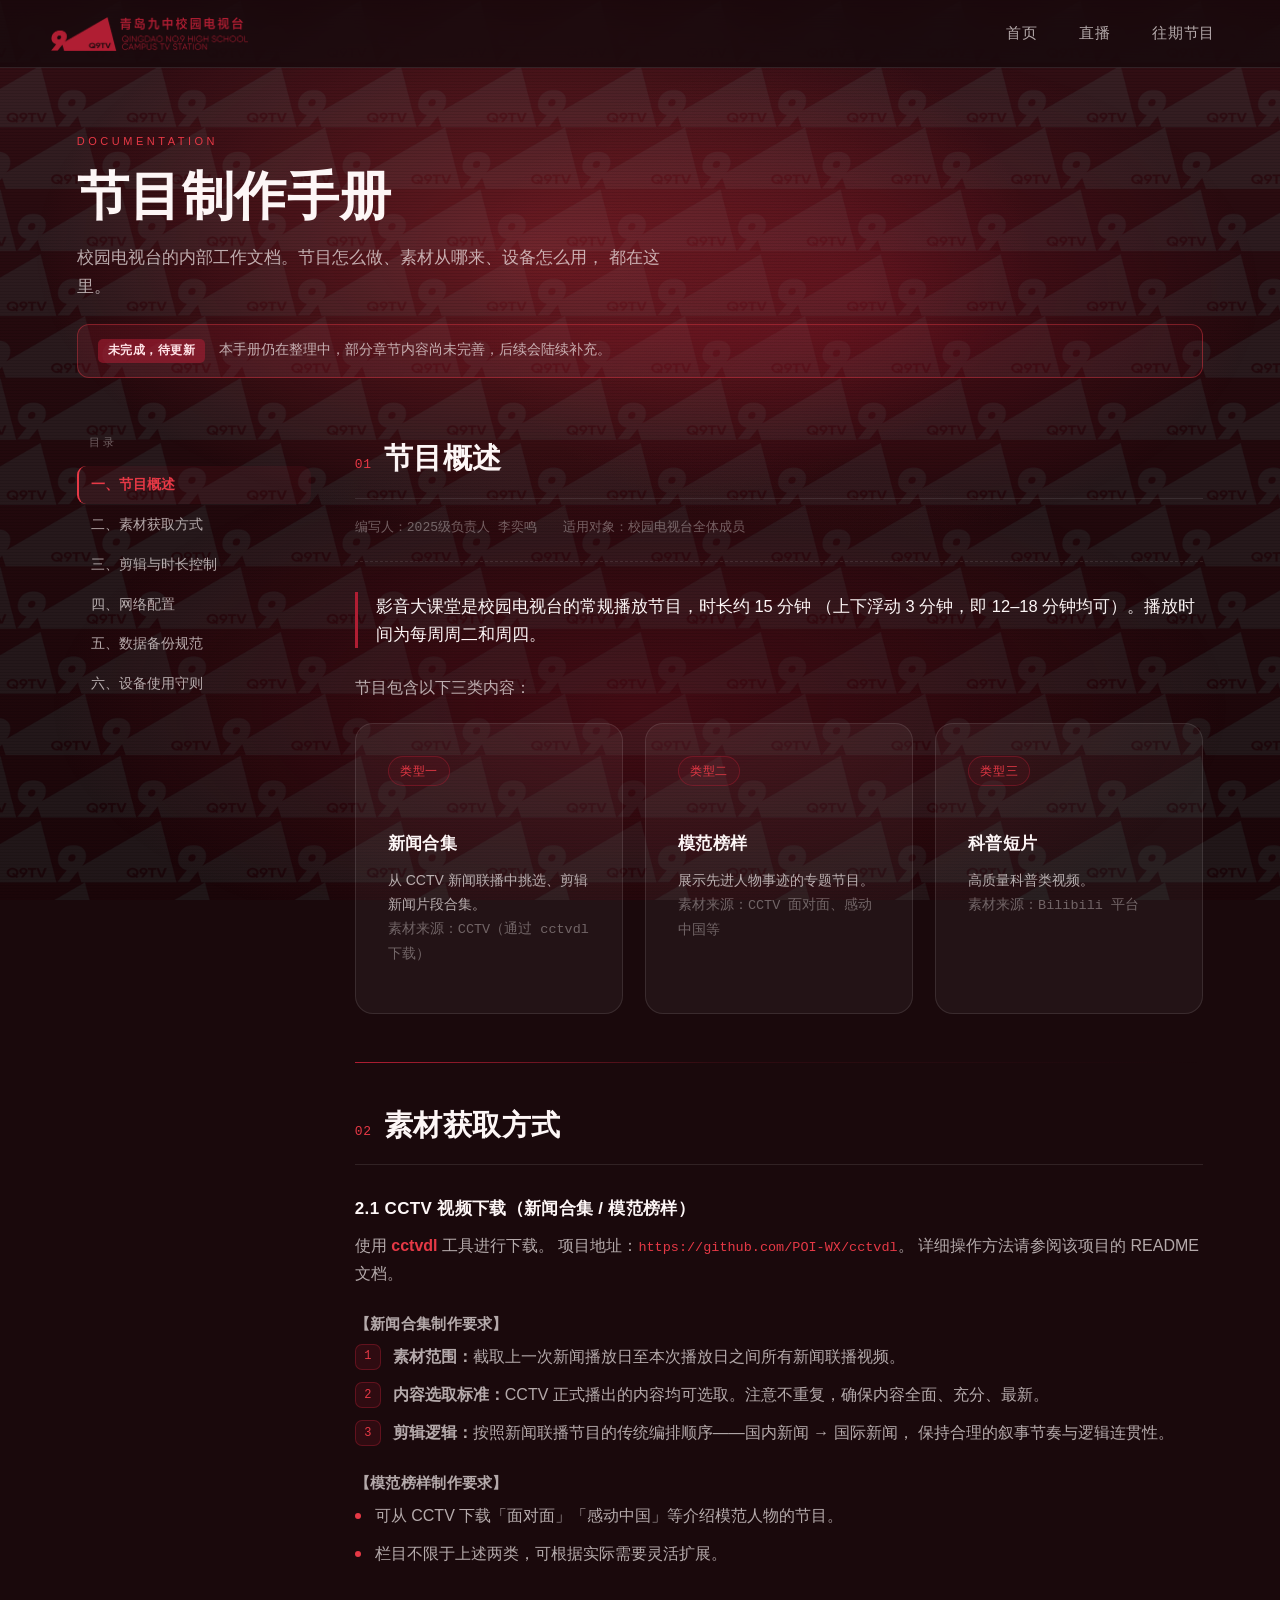
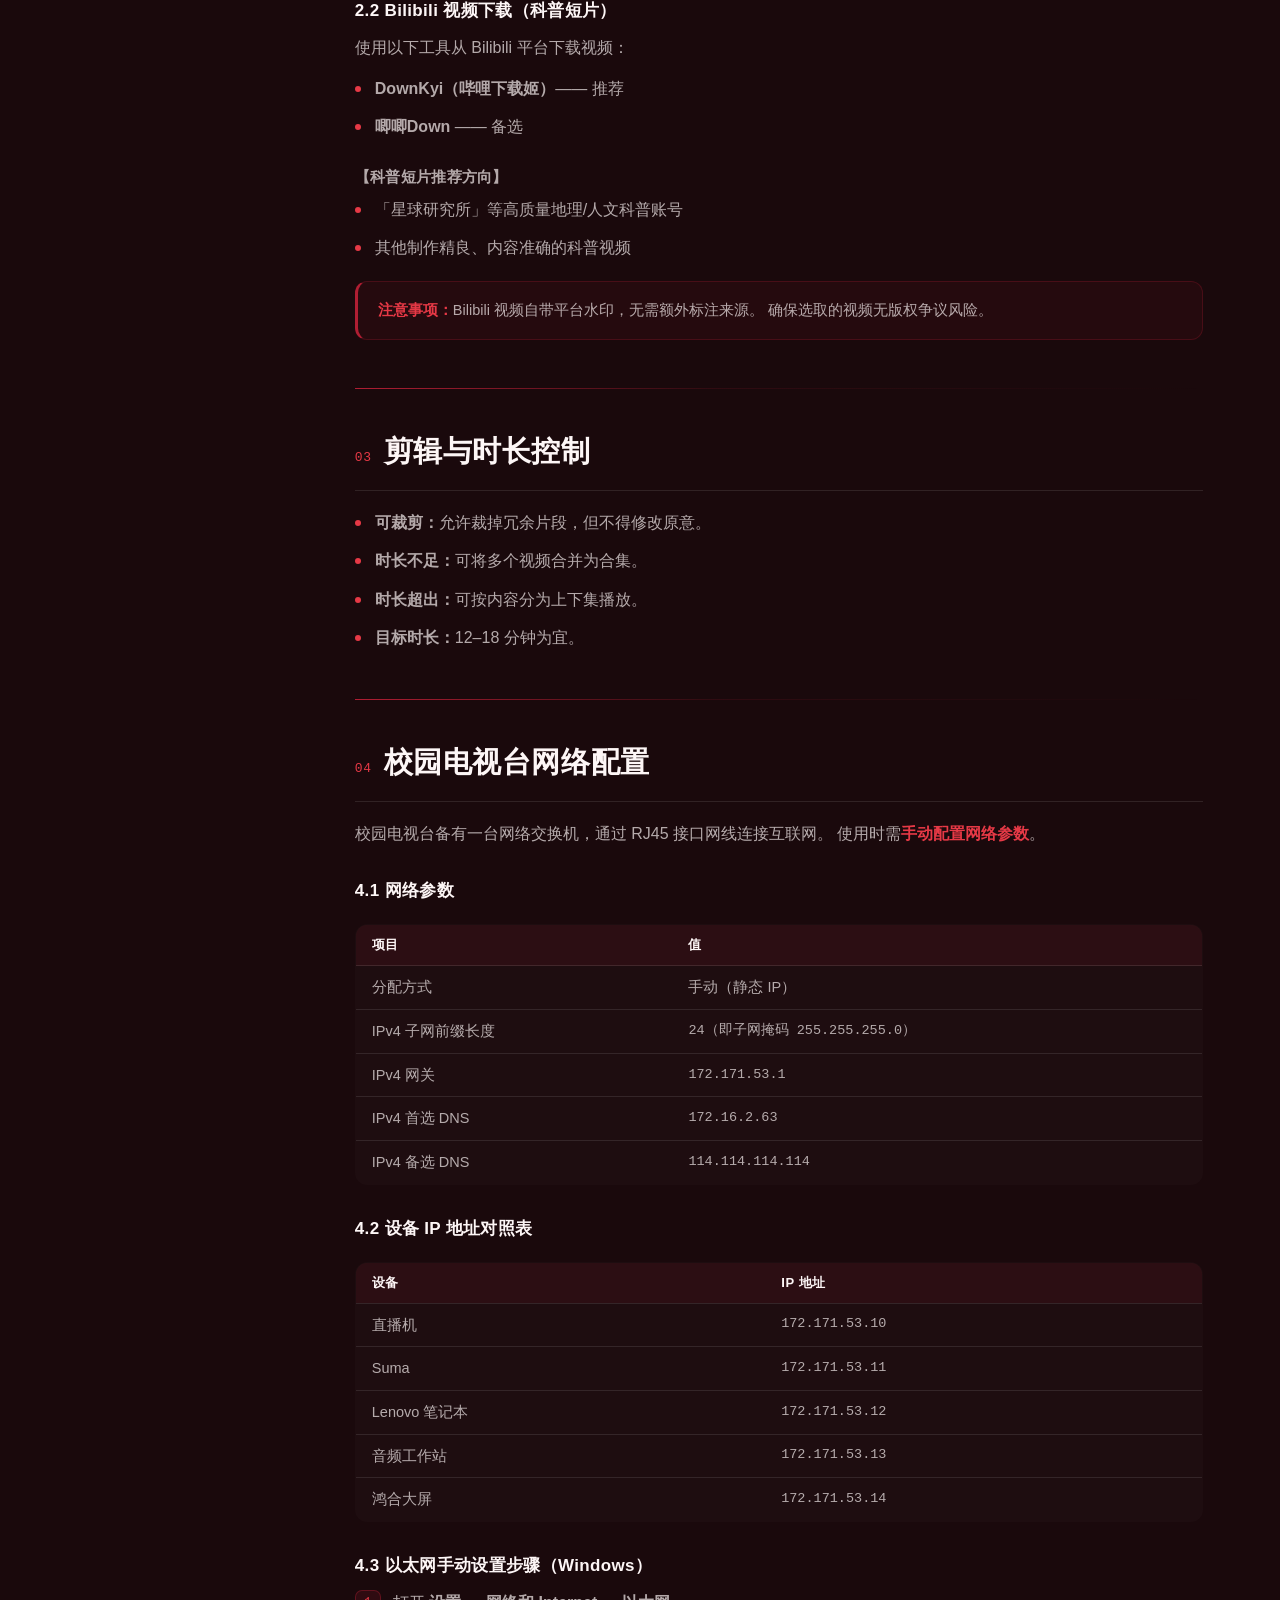
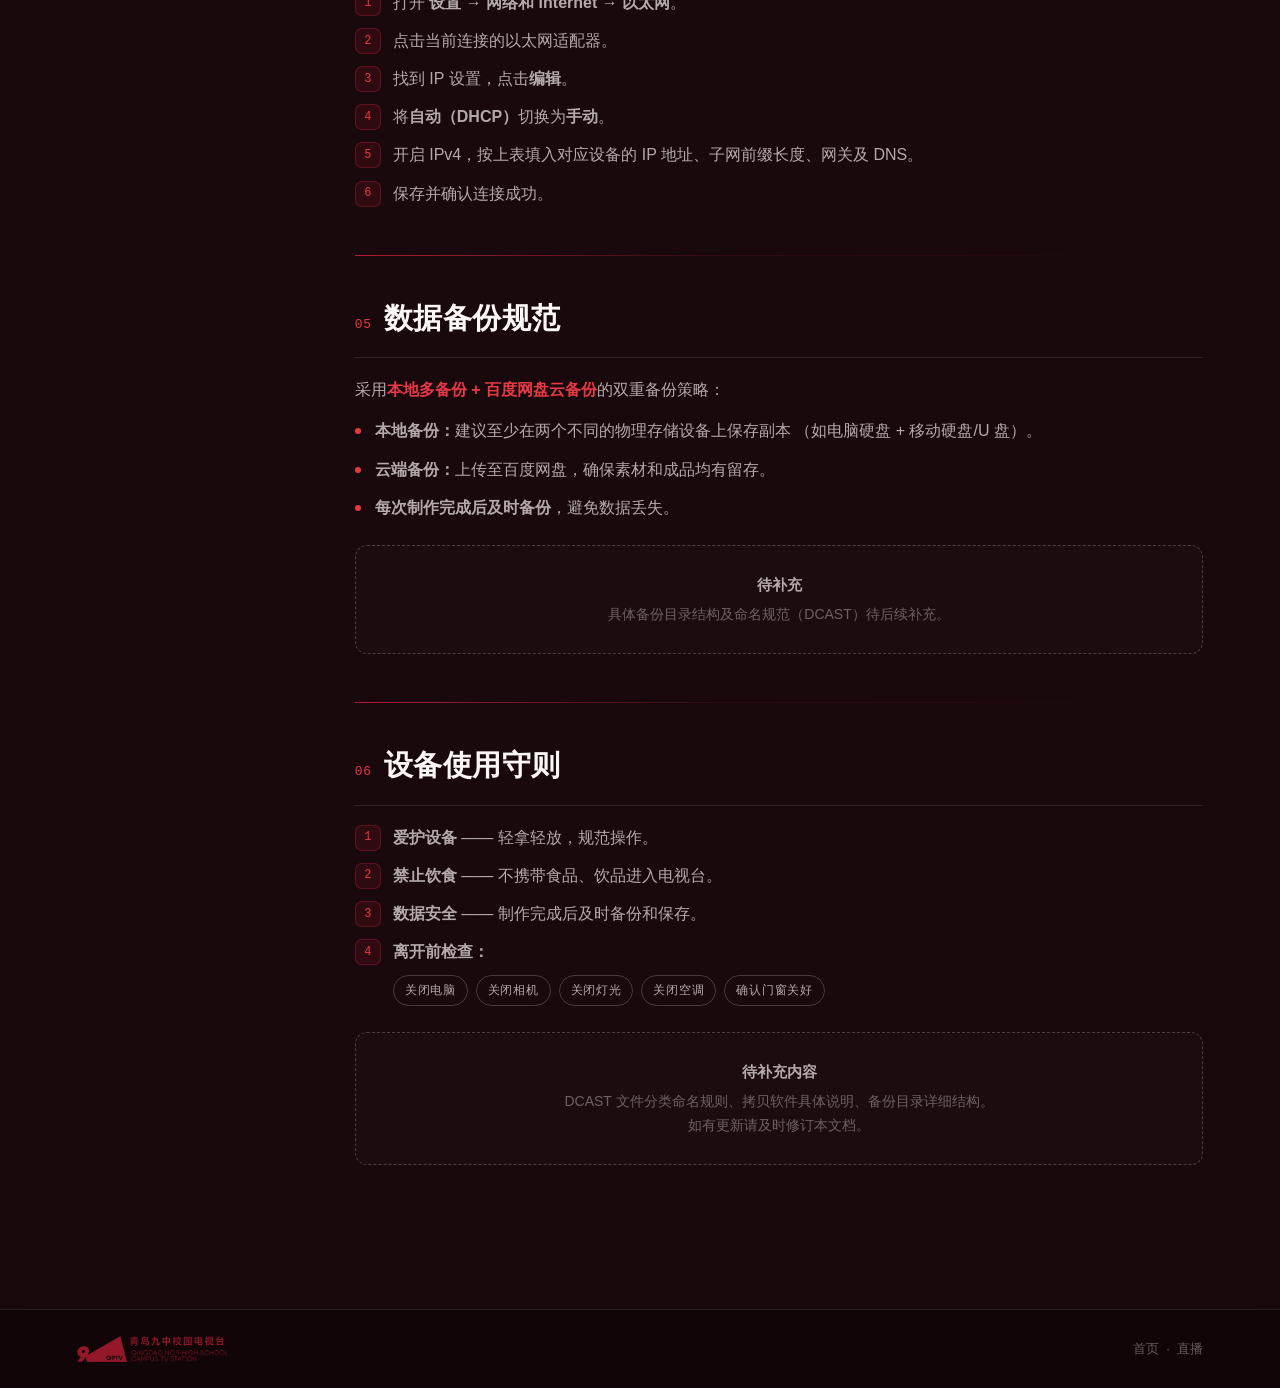
==== docs.html @ 3b92f8e3 "青岛九中校园电视台官网 Q9TV-website 初始版本 - 首页: Hero、关于我们、我们拍什么、加入我们、工作流 - 文档: 节目制作手册(待更新) - 直播: 直播入口、节目单(每日 18:" ====
<!DOCTYPE html>
<html lang="zh-CN">
<head>
<meta charset="UTF-8">
<meta name="viewport" content="width=device-width, initial-scale=1.0">
<title>节目制作手册 · 青岛九中校园电视台</title>
<meta name="description" content="青岛九中校园电视台节目制作操作手册、素材获取、网络配置与设备使用规范。">
<link rel="icon" type="image/png" href="image/favicon.png">
<link rel="stylesheet" href="q9tv.css">
</head>
<body>

<div class="bg-layer bg-base"></div>
<div class="bg-layer bg-sweep"></div>
<div class="bg-layer bg-scan"></div>

<nav>
  <a class="nav-brand" href="index.html">
    <img loading="lazy" class="nav-logo" src="image/logo-h-red.png" alt="青岛九中校园电视台">
  </a>
  <div class="nav-links">
    <a class="nav-item" href="index.html">首页</a>
    <a class="nav-item" href="live.html">直播</a>
    <a class="nav-item" href="videos.html">往期节目</a>
  </div>
</nav>

<main>
<div class="page-content">

  <div class="page-head">
    <div class="eyebrow">Documentation</div>
    <h1>节目制作手册</h1>
    <p class="lead">
      校园电视台的内部工作文档。节目怎么做、素材从哪来、设备怎么用，
      都在这里。
    </p>
    <div class="doc-wip">
      <strong>未完成，待更新</strong>
      本手册仍在整理中，部分章节内容尚未完善，后续会陆续补充。
    </div>
  </div>

  <div class="docs-layout">

    <!-- ============ 侧边栏 ============ -->
    <aside class="docs-sidebar">
      <div class="docs-side-title">目录</div>
      <div class="docs-nav" id="docs-nav">
        <a href="#sec-1" class="active">一、节目概述</a>
        <a href="#sec-2">二、素材获取方式</a>
        <a href="#sec-3">三、剪辑与时长控制</a>
        <a href="#sec-4">四、网络配置</a>
        <a href="#sec-5">五、数据备份规范</a>
        <a href="#sec-6">六、设备使用守则</a>
      </div>
    </aside>

    <!-- ============ 正文 ============ -->
    <div class="docs-body">

      <!-- ---------- 一 ---------- -->
      <section class="doc-section" id="sec-1">
        <h2><span class="doc-num">01</span>节目概述</h2>

        <div class="doc-meta">
          <span>编写人：2025级负责人 李奕鸣</span>
          <span>适用对象：校园电视台全体成员</span>
        </div>

        <p class="doc-lead">
          影音大课堂是校园电视台的常规播放节目，时长约 15 分钟
          （上下浮动 3 分钟，即 12–18 分钟均可）。播放时间为每周周二和周四。
        </p>

        <p>节目包含以下三类内容：</p>

        <div class="grid grid-3" style="margin-top:22px;">
          <div class="glass-card">
            <span class="tag" style="display:inline-block; margin-bottom:14px;">类型一</span>
            <h3>新闻合集</h3>
            <p class="muted" style="margin-top:10px; font-size:14px;">
              从 CCTV 新闻联播中挑选、剪辑新闻片段合集。<br>
              <span class="mono" style="color:var(--paper-faint);">素材来源：CCTV（通过 cctvdl 下载）</span>
            </p>
          </div>
          <div class="glass-card">
            <span class="tag" style="display:inline-block; margin-bottom:14px;">类型二</span>
            <h3>模范榜样</h3>
            <p class="muted" style="margin-top:10px; font-size:14px;">
              展示先进人物事迹的专题节目。<br>
              <span class="mono" style="color:var(--paper-faint);">素材来源：CCTV 面对面、感动中国等</span>
            </p>
          </div>
          <div class="glass-card">
            <span class="tag" style="display:inline-block; margin-bottom:14px;">类型三</span>
            <h3>科普短片</h3>
            <p class="muted" style="margin-top:10px; font-size:14px;">
              高质量科普类视频。<br>
              <span class="mono" style="color:var(--paper-faint);">素材来源：Bilibili 平台</span>
            </p>
          </div>
        </div>
      </section>

      <div class="page-divider"></div>

      <!-- ---------- 二 ---------- -->
      <section class="doc-section" id="sec-2">
        <h2><span class="doc-num">02</span>素材获取方式</h2>

        <h3>2.1 CCTV 视频下载（新闻合集 / 模范榜样）</h3>
        <p>
          使用 <span class="inline-hl">cctvdl</span> 工具进行下载。
          项目地址：<a class="mono" href="https://github.com/POI-WX/cctvdl" target="_blank" rel="noopener" style="color:var(--brand-bright); word-break:break-all;">https://github.com/POI-WX/cctvdl</a>。
          详细操作方法请参阅该项目的 README 文档。
        </p>

        <h4>【新闻合集制作要求】</h4>
        <ol class="doc-steps">
          <li>
            <strong>素材范围：</strong>截取上一次新闻播放日至本次播放日之间所有新闻联播视频。
          </li>
          <li>
            <strong>内容选取标准：</strong>CCTV 正式播出的内容均可选取。注意不重复，确保内容全面、充分、最新。
          </li>
          <li>
            <strong>剪辑逻辑：</strong>按照新闻联播节目的传统编排顺序——国内新闻 → 国际新闻，
            保持合理的叙事节奏与逻辑连贯性。
          </li>
        </ol>

        <h4>【模范榜样制作要求】</h4>
        <ul class="dot-list">
          <li>可从 CCTV 下载「面对面」「感动中国」等介绍模范人物的节目。</li>
          <li>栏目不限于上述两类，可根据实际需要灵活扩展。</li>
        </ul>

        <h3>2.2 Bilibili 视频下载（科普短片）</h3>
        <p>使用以下工具从 Bilibili 平台下载视频：</p>
        <ul class="dot-list">
          <li><strong>DownKyi（哔哩下载姬）</strong>—— 推荐</li>
          <li><strong>唧唧Down</strong> —— 备选</li>
        </ul>

        <h4>【科普短片推荐方向】</h4>
        <ul class="dot-list">
          <li>「星球研究所」等高质量地理/人文科普账号</li>
          <li>其他制作精良、内容准确的科普视频</li>
        </ul>

        <div class="doc-callout">
          <strong>注意事项：</strong>Bilibili 视频自带平台水印，无需额外标注来源。
          确保选取的视频无版权争议风险。
        </div>
      </section>

      <div class="page-divider"></div>

      <!-- ---------- 三 ---------- -->
      <section class="doc-section" id="sec-3">
        <h2><span class="doc-num">03</span>剪辑与时长控制</h2>
        <ul class="dot-list">
          <li><strong>可裁剪：</strong>允许裁掉冗余片段，但不得修改原意。</li>
          <li><strong>时长不足：</strong>可将多个视频合并为合集。</li>
          <li><strong>时长超出：</strong>可按内容分为上下集播放。</li>
          <li><strong>目标时长：</strong>12–18 分钟为宜。</li>
        </ul>
      </section>

      <div class="page-divider"></div>

      <!-- ---------- 四 ---------- -->
      <section class="doc-section" id="sec-4">
        <h2><span class="doc-num">04</span>校园电视台网络配置</h2>

        <p>
          校园电视台备有一台网络交换机，通过 RJ45 接口网线连接互联网。
          使用时需<span class="inline-hl">手动配置网络参数</span>。
        </p>

        <h3>4.1 网络参数</h3>
        <table class="doc-table">
          <thead>
            <tr><th>项目</th><th>值</th></tr>
          </thead>
          <tbody>
            <tr><td>分配方式</td><td>手动（静态 IP）</td></tr>
            <tr><td>IPv4 子网前缀长度</td><td class="mono">24（即子网掩码 255.255.255.0）</td></tr>
            <tr><td>IPv4 网关</td><td class="mono">172.171.53.1</td></tr>
            <tr><td>IPv4 首选 DNS</td><td class="mono">172.16.2.63</td></tr>
            <tr><td>IPv4 备选 DNS</td><td class="mono">114.114.114.114</td></tr>
          </tbody>
        </table>

        <h3>4.2 设备 IP 地址对照表</h3>
        <table class="doc-table">
          <thead>
            <tr><th>设备</th><th>IP 地址</th></tr>
          </thead>
          <tbody>
            <tr><td>直播机</td><td class="mono">172.171.53.10</td></tr>
            <tr><td>Suma</td><td class="mono">172.171.53.11</td></tr>
            <tr><td>Lenovo 笔记本</td><td class="mono">172.171.53.12</td></tr>
            <tr><td>音频工作站</td><td class="mono">172.171.53.13</td></tr>
            <tr><td>鸿合大屏</td><td class="mono">172.171.53.14</td></tr>
          </tbody>
        </table>

        <h3>4.3 以太网手动设置步骤（Windows）</h3>
        <ol class="doc-steps">
          <li>打开 <strong>设置 → 网络和 Internet → 以太网</strong>。</li>
          <li>点击当前连接的以太网适配器。</li>
          <li>找到 IP 设置，点击<strong>编辑</strong>。</li>
          <li>将<strong>自动（DHCP）</strong>切换为<strong>手动</strong>。</li>
          <li>开启 IPv4，按上表填入对应设备的 IP 地址、子网前缀长度、网关及 DNS。</li>
          <li>保存并确认连接成功。</li>
        </ol>
      </section>

      <div class="page-divider"></div>

      <!-- ---------- 五 ---------- -->
      <section class="doc-section" id="sec-5">
        <h2><span class="doc-num">05</span>数据备份规范</h2>

        <p>采用<span class="inline-hl">本地多备份 + 百度网盘云备份</span>的双重备份策略：</p>

        <ul class="dot-list">
          <li>
            <strong>本地备份：</strong>建议至少在两个不同的物理存储设备上保存副本
            （如电脑硬盘 + 移动硬盘/U 盘）。
          </li>
          <li>
            <strong>云端备份：</strong>上传至百度网盘，确保素材和成品均有留存。
          </li>
          <li>
            <strong>每次制作完成后及时备份</strong>，避免数据丢失。
          </li>
        </ul>

        <div class="doc-placeholder" style="margin-top:24px;">
          <strong>待补充</strong>
          具体备份目录结构及命名规范（DCAST）待后续补充。
        </div>
      </section>

      <div class="page-divider"></div>

      <!-- ---------- 六 ---------- -->
      <section class="doc-section" id="sec-6">
        <h2><span class="doc-num">06</span>设备使用守则</h2>

        <ol class="doc-steps">
          <li><strong>爱护设备</strong> —— 轻拿轻放，规范操作。</li>
          <li><strong>禁止饮食</strong> —— 不携带食品、饮品进入电视台。</li>
          <li><strong>数据安全</strong> —— 制作完成后及时备份和保存。</li>
          <li>
            <strong>离开前检查：</strong>
            <div class="tag-row" style="margin-top:10px;">
              <span class="tag tag-plain">关闭电脑</span>
              <span class="tag tag-plain">关闭相机</span>
              <span class="tag tag-plain">关闭灯光</span>
              <span class="tag tag-plain">关闭空调</span>
              <span class="tag tag-plain">确认门窗关好</span>
            </div>
          </li>
        </ol>

        <div class="doc-placeholder" style="margin-top:26px;">
          <strong>待补充内容</strong>
          DCAST 文件分类命名规则、拷贝软件具体说明、备份目录详细结构。<br>
          如有更新请及时修订本文档。
        </div>
      </section>

    </div>
  </div>
</div>
</main>

<footer>
  <div class="footer-brand">
    <img loading="lazy" class="footer-logo" src="image/logo-h-red.png" alt="青岛九中校园电视台">
  </div>
  <div>
    <a href="index.html">首页</a>
    &nbsp;·&nbsp;
    <a href="live.html">直播</a>
  </div>
</footer>

<button class="docs-backtop" id="backtop" aria-label="回到顶部">↑</button>

<script>
/* ---------- 侧栏高亮 ---------- */
const navLinks = Array.from(document.querySelectorAll('.docs-nav a'));
const sections = Array.from(document.querySelectorAll('.doc-section'));
const backtop = document.getElementById('backtop');

function onScroll() {
  const y = window.scrollY + 140;
  let current = sections[0];
  sections.forEach(sec => { if (sec.offsetTop <= y) current = sec; });
  navLinks.forEach(a => a.classList.toggle('active', a.getAttribute('href') === '#' + current.id));

  backtop.classList.toggle('show', window.scrollY > 600);
}

window.addEventListener('scroll', onScroll, { passive: true });
onScroll();

backtop.addEventListener('click', () => window.scrollTo({ top: 0, behavior: 'smooth' }));

/* ---------- 平滑跳转（补偿固定导航高度） ---------- */
navLinks.forEach(a => {
  a.addEventListener('click', e => {
    const id = a.getAttribute('href').slice(1);
    const target = document.getElementById(id);
    if (!target) return;
    e.preventDefault();
    const top = target.getBoundingClientRect().top + window.scrollY - 96;
    window.scrollTo({ top, behavior: 'smooth' });
    history.replaceState(null, '', '#' + id);
  });
});
</script>

</body>
</html>
---- q9tv.css ----
/* ============================================================
   Q9TV · 青岛九中校园电视台官网
   全局样式表 — 所有页面共用
   Ver 1.0.0
   ============================================================ */

:root {
  --brand:        #B01E33;   /* 台标红 */
  --brand-bright: #e63946;
  --brand-deep:   #7d1524;

  /* 演播厅深红底 —— 由深及更深的红黑渐变 */
  --ink:          #1a090c;   /* 页面主底色：深红黑 */
  --ink-2:        #220b10;
  --ink-3:        #2b0e14;
  --ink-deep:     #100507;   /* 最深处 */

  --paper:        #fdf6f6;   /* 暖白 */
  --paper-dim:    rgba(253,246,246,0.68);
  --paper-faint:  rgba(253,246,246,0.36);
  --line:         rgba(255,255,255,0.10);
  --line-strong:  rgba(255,255,255,0.20);
  --card:         rgba(255,255,255,0.045);
  --card-hover:   rgba(230,57,70,0.13);
  --radius:       18px;
  --nav-h:        68px;
  --font-cn: "PingFang SC", "Microsoft YaHei", "Hiragino Sans GB", sans-serif;
  --font-en: "Inter", -apple-system, "Segoe UI", Roboto, sans-serif;
  --font-mono: "JetBrains Mono", "Cascadia Code", Consolas, "Courier New", monospace;
}

* { margin: 0; padding: 0; box-sizing: border-box; }

html { scroll-behavior: smooth; }

body {
  background: var(--ink);
  color: var(--paper);
  font-family: var(--font-cn);
  line-height: 1.7;
  -webkit-font-smoothing: antialiased;
  overflow-x: hidden;
}

a { color: inherit; text-decoration: none; }
img { max-width: 100%; display: block; }
button { font-family: inherit; cursor: pointer; }

/* ============================================================
   背景层 —— 演播室深红底 + 缓慢扫光 + CRT 扫描线
   三层结构（由下至上）：
     .bg-base     底纹（Q9TV 标志平铺）
     .bg-sweep    扫光（两团缓慢移动的红光）
     .bg-scan     扫描线 + 噪点
   ============================================================ */

.bg-layer {
  position: fixed;
  inset: 0;
  z-index: 0;
  pointer-events: none;
}

/* 1) 底纹：品牌斜向条纹图案 */
.bg-base {
  background-image: url("image/pat-tile.png");
  background-repeat: repeat;
  background-size: 480px auto;
  opacity: 0.07;
}

/* 2) 扫光：两团红光缓慢游走，营造“播出中”的呼吸感 */
.bg-sweep {
  background:
    radial-gradient(closest-side, rgba(230,57,70,0.34), transparent 100%) 12% -8% / 78vw 62vh no-repeat,
    radial-gradient(closest-side, rgba(176,30,51,0.30), transparent 100%) 96% 12% / 62vw 54vh no-repeat,
    radial-gradient(closest-side, rgba(125,21,36,0.40), transparent 100%) 50% 118% / 92vw 58vh no-repeat;
  animation: sweepDrift 34s ease-in-out infinite alternate;
}

@keyframes sweepDrift {
  0%   { transform: translate3d(0, 0, 0) scale(1);     opacity: 0.92; }
  50%  { transform: translate3d(2.4%, 1.6%, 0) scale(1.06); opacity: 1; }
  100% { transform: translate3d(-2%, 2.2%, 0) scale(1.03);  opacity: 0.86; }
}

/* 3) 扫描线：CRT 播出质感，3px 周期 */
.bg-scan {
  background-image: repeating-linear-gradient(
    180deg,
    rgba(0,0,0,0.16) 0px,
    rgba(0,0,0,0.16) 1px,
    transparent 1px,
    transparent 3px
  );
  opacity: 0.55;
}

/* 底层红黑渐变（页面整体纵深） */
body::before {
  content: "";
  position: fixed;
  inset: 0;
  z-index: 0;
  pointer-events: none;
  background:
    linear-gradient(180deg, var(--ink-3) 0%, var(--ink) 34%, var(--ink-deep) 100%);
}

/* 内容层必须在背景之上 */
nav, main, footer, .docs-backtop { position: relative; z-index: 1; }
nav { position: fixed; z-index: 100; }

/* ---------- 导航 ---------- */
nav {
  position: fixed;
  top: 0; left: 0; right: 0;
  height: var(--nav-h);
  z-index: 100;
  display: flex;
  align-items: center;
  justify-content: space-between;
  padding: 0 clamp(18px, 4vw, 56px);
  background: rgba(20,7,10,0.76);
  backdrop-filter: blur(20px);
  -webkit-backdrop-filter: blur(20px);
  border-bottom: 1px solid var(--line);
  animation: fadeIn 0.6s ease both;
}

.nav-brand {
  display: flex;
  align-items: center;
  gap: 12px;
  min-width: 0;
}

.nav-logo {
  height: 34px;
  width: auto;
  flex-shrink: 0;
}

.nav-links {
  display: flex;
  align-items: center;
  gap: clamp(4px, 1.4vw, 14px);
}

nav a.nav-item {
  position: relative;
  padding: 8px 14px;
  font-size: 14.5px;
  letter-spacing: 0.04em;
  color: var(--paper-dim);
  border-radius: 10px;
  transition: color 0.25s, background 0.25s;
}

nav a.nav-item:hover { color: var(--paper); background: rgba(255,255,255,0.05); }

nav a.nav-item.active { color: var(--paper); }

nav a.nav-item.active::after {
  content: "";
  position: absolute;
  left: 14px; right: 14px; bottom: 2px;
  height: 2px;
  border-radius: 2px;
  background: linear-gradient(90deg, var(--brand-bright), transparent);
}

/* ---------- 布局 ---------- */

.page-content {
  max-width: 1400px;
  margin: 0 auto;
  padding: calc(var(--nav-h) + 64px) 6% 96px;
}

.section { margin-bottom: 88px; }

.page-divider {
  height: 1px;
  margin: 38px 0;
  background: linear-gradient(90deg, var(--brand) 0%, rgba(176,30,51,0.15) 42%, transparent 100%);
}

/* ---------- 排版 ---------- */
h1 {
  font-size: clamp(30px, 4.6vw, 52px);
  line-height: 1.22;
  font-weight: 800;
  letter-spacing: 0.01em;
}

h2 {
  font-size: clamp(21px, 2.4vw, 29px);
  font-weight: 700;
  letter-spacing: 0.02em;
  margin-bottom: 18px;
}

h3 {
  font-size: 17px;
  font-weight: 700;
  letter-spacing: 0.02em;
  margin-bottom: 8px;
}

.eyebrow {
  font-family: var(--font-en);
  font-size: 11px;
  letter-spacing: 0.32em;
  text-transform: uppercase;
  color: var(--brand-bright);
  margin-bottom: 14px;
}

.lead {
  font-size: clamp(15px, 1.5vw, 17px);
  color: var(--paper-dim);
  max-width: 62ch;
}

.muted { color: var(--paper-faint); }

.inline-hl {
  color: var(--brand-bright);
  font-weight: 600;
}

/* ---------- 卡片 ---------- */
.glass-card {
  position: relative;
  background: var(--card);
  border: 1px solid var(--line);
  border-radius: var(--radius);
  padding: 32px;
  backdrop-filter: blur(10px);
  -webkit-backdrop-filter: blur(10px);
  overflow: hidden;
  transition: transform 0.32s ease, border-color 0.32s ease, background 0.32s ease;
}

.glass-card::before {
  content: "";
  position: absolute;
  top: 0; left: 0; right: 0;
  height: 1px;
  background: linear-gradient(90deg, transparent, var(--brand-bright), transparent);
  opacity: 0;
  transition: opacity 0.32s ease;
}

.glass-card:hover {
  transform: translateY(-4px);
  border-color: rgba(176,30,51,0.34);
  background: var(--card-hover);
}

.glass-card:hover::before { opacity: 1; }

/* ---------- 按钮 ---------- */
.btn-ghost,
.btn-solid,
.btn-brand {
  display: inline-flex;
  align-items: center;
  gap: 9px;
  padding: 11px 22px;
  border-radius: 999px;
  font-size: 14.5px;
  font-weight: 600;
  letter-spacing: 0.03em;
  transition: all 0.28s ease;
  border: 1px solid transparent;
}

.btn-ghost {
  border-color: var(--line-strong);
  color: var(--paper);
  background: transparent;
}
.btn-ghost:hover {
  border-color: var(--brand-bright);
  color: var(--brand-bright);
  transform: translateY(-2px);
}

.btn-brand {
  background: var(--brand);
  color: #fff;
  border-color: var(--brand);
}
.btn-brand:hover {
  background: var(--brand-bright);
  border-color: var(--brand-bright);
  transform: translateY(-2px);
  box-shadow: 0 10px 28px rgba(176,30,51,0.34);
}

.arrow { transition: transform 0.28s ease; }
.btn-ghost:hover .arrow,
.btn-brand:hover .arrow { transform: translateX(3px); }

/* ---------- 网格 ---------- */
.grid { display: grid; gap: 22px; }
.grid-2 { grid-template-columns: repeat(2, 1fr); }
.grid-3 { grid-template-columns: repeat(3, 1fr); }
.grid-auto { grid-template-columns: repeat(auto-fit, minmax(260px, 1fr)); }

/* ---------- 首页 Hero ---------- */
.hero {
  position: relative;
  min-height: calc(100vh - var(--nav-h));
  display: flex;
  flex-direction: column;
  justify-content: center;
  padding: calc(var(--nav-h) + 40px) 6% 80px;
  max-width: 1400px;
  margin: 0 auto;
}

.hero h1 { animation: fadeUp 0.9s ease both; }

.hero .lead {
  margin-top: 22px;
  animation: fadeUp 0.9s 0.12s ease both;
}

.hero-actions {
  display: flex;
  flex-wrap: wrap;
  gap: 12px;
  margin-top: 30px;
  animation: fadeUp 0.9s 0.24s ease both;
}

.hero-slogan {
  margin-top: 38px;
  font-size: clamp(17px, 2vw, 22px);
  font-weight: 700;
  letter-spacing: 0.22em;
  color: var(--paper-faint);
  animation: fadeUp 0.9s 0.36s ease both;
}

.hero-slogan span { color: var(--brand-bright); }

/* ---------- 通用页头 ---------- */
.page-head {
  margin-bottom: 56px;
  animation: fadeUp 0.75s ease both;
}

.page-head h1 { margin-bottom: 16px; }

/* ---------- 列表项 ---------- */
.feature {
  display: flex;
  gap: 16px;
  align-items: flex-start;
}

.feature-num {
  flex-shrink: 0;
  font-family: var(--font-mono);
  font-size: 12px;
  color: var(--brand-bright);
  border: 1px solid rgba(176,30,51,0.42);
  border-radius: 8px;
  width: 34px; height: 34px;
  display: flex;
  align-items: center;
  justify-content: center;
}

/* ---------- 标签 ---------- */
.tag {
  display: inline-block;
  font-size: 12px;
  letter-spacing: 0.06em;
  padding: 4px 11px;
  border-radius: 999px;
  border: 1px solid rgba(176,30,51,0.42);
  color: var(--brand-bright);
  background: rgba(176,30,51,0.08);
  white-space: nowrap;
}

.tag-plain {
  border-color: var(--line-strong);
  color: var(--paper-dim);
  background: transparent;
}

.tag-row { display: flex; flex-wrap: wrap; gap: 8px; }

/* ---------- 页脚 ---------- */
footer {
  border-top: 1px solid var(--line);
  padding: 26px 6%;
  display: flex;
  flex-wrap: wrap;
  gap: 16px;
  align-items: center;
  justify-content: space-between;
  font-size: 13px;
  color: var(--paper-faint);
  background: rgba(16,5,7,0.72);
  backdrop-filter: blur(10px);
  -webkit-backdrop-filter: blur(10px);
}

footer a:hover { color: var(--brand-bright); }

.footer-brand { display: flex; align-items: center; gap: 12px; }

.footer-logo { height: 26px; width: auto; opacity: 0.82; }

/* ---------- 动画 ---------- */
@keyframes fadeUp {
  from { opacity: 0; transform: translateY(22px); }
  to   { opacity: 1; transform: translateY(0); }
}

@keyframes fadeIn {
  from { opacity: 0; }
  to   { opacity: 1; }
}

.section-fade { opacity: 0; }
.section-fade.in {
  animation: fadeUp 0.8s ease both;
}

/* 性能/无障碍：减少动画偏好 */
@media (prefers-reduced-motion: reduce) {
  .bg-sweep { animation: none; }
}

/* ---------- 响应式 ---------- */
@media (max-width: 1099px) {
.grid-3 { grid-template-columns: repeat(2, 1fr); }
}

@media (max-width: 768px) {
  :root { --nav-h: 60px; }

  .bg-base { background-size: 300px auto; opacity: 0.12; }
  .bg-scan { opacity: 0.42; }

.nav-logo { height: 28px; }
nav a.nav-item { padding: 7px 9px; font-size: 13.5px; }

  .page-content { padding: calc(var(--nav-h) + 28px) 5% 48px; }
  .hero { padding: calc(var(--nav-h) + 16px) 5% 40px; min-height: auto; }

.glass-card { padding: 22px; }
  .section { margin-bottom: 42px; }
}

/* ============================================================
   文档页
   ============================================================ */
.docs-layout {
  display: grid;
  grid-template-columns: 240px minmax(0, 1fr);
  gap: 38px;
  align-items: start;
}

.docs-sidebar {
  position: sticky;
  top: calc(var(--nav-h) + 28px);
  max-height: calc(100vh - var(--nav-h) - 56px);
  overflow-y: auto;
  padding-right: 6px;
  animation: fadeIn 0.7s ease both;
}

.docs-sidebar::-webkit-scrollbar { width: 5px; }
.docs-sidebar::-webkit-scrollbar-thumb {
  background: rgba(255,255,255,0.12);
  border-radius: 4px;
}

.docs-side-title {
  font-family: var(--font-en);
  font-size: 10.5px;
  letter-spacing: 0.26em;
  text-transform: uppercase;
  color: var(--paper-faint);
  margin-bottom: 14px;
  padding-left: 12px;
}

.docs-nav { display: flex; flex-direction: column; gap: 2px; }

.docs-nav a {
  display: block;
  font-size: 14px;
  color: var(--paper-dim);
  padding: 7px 12px;
  border-radius: 9px;
  border-left: 2px solid transparent;
  transition: all 0.22s ease;
}

.docs-nav a:hover {
  color: var(--paper);
  background: rgba(255,255,255,0.05);
}

.docs-nav a.active {
  color: var(--brand-bright);
  border-left-color: var(--brand-bright);
  background: rgba(176,30,51,0.10);
  font-weight: 600;
}

.docs-body {
  min-width: 0;
  animation: fadeUp 0.75s ease both;
}

.doc-section {
  scroll-margin-top: calc(var(--nav-h) + 26px);
  margin-bottom: 48px;
}

.doc-section h2 {
  padding-bottom: 14px;
  border-bottom: 1px solid var(--line);
  display: flex;
  align-items: baseline;
  gap: 12px;
  flex-wrap: wrap;
}

.doc-section h2 .doc-num {
  font-family: var(--font-mono);
  font-size: 13px;
  color: var(--brand-bright);
  font-weight: 500;
}

.doc-section h3 {
  margin-top: 30px;
  color: var(--paper);
}

.doc-section h4 {
  margin-top: 24px;
  margin-bottom: 6px;
  font-size: 15px;
  color: var(--paper-dim);
  letter-spacing: 0.02em;
}

.doc-section p { margin-bottom: 14px; color: var(--paper-dim); }

.doc-section ul, .doc-section ol {
  margin: 0 0 16px 22px;
  color: var(--paper-dim);
}

.doc-section li { margin-bottom: 7px; }

.doc-section li::marker { color: var(--brand-bright); }

.doc-lead {
  font-size: 16.5px;
  color: var(--paper) !important;
  border-left: 3px solid var(--brand);
  padding-left: 18px;
  margin-bottom: 26px !important;
}

.doc-meta {
  display: flex;
  flex-wrap: wrap;
  gap: 10px 26px;
  font-size: 13px;
  color: var(--paper-faint);
  font-family: var(--font-mono);
  margin-bottom: 30px;
  padding-bottom: 22px;
  border-bottom: 1px dashed var(--line);
}

.doc-callout {
  background: rgba(176,30,51,0.07);
  border: 1px solid rgba(176,30,51,0.26);
  border-left: 3px solid var(--brand);
  border-radius: 12px;
  padding: 16px 20px;
  margin: 20px 0;
  font-size: 14.5px;
  color: var(--paper-dim);
}

.doc-callout strong { color: var(--brand-bright); }

.doc-table {
  width: 100%;
  border-collapse: collapse;
  margin: 18px 0 22px;
  font-size: 14.5px;
  background: rgba(255,255,255,0.02);
  border: 1px solid var(--line);
  border-radius: 12px;
  overflow: hidden;
}

.doc-table th,
.doc-table td {
  padding: 9px 16px;
  text-align: left;
  border-bottom: 1px solid var(--line);
}

.doc-table th {
  font-weight: 700;
  font-size: 13px;
  letter-spacing: 0.05em;
  color: var(--paper);
  background: rgba(176,30,51,0.10);
}

.doc-table tr:last-child td { border-bottom: none; }

.doc-table td { color: var(--paper-dim); }

.doc-table td.mono, .mono { font-family: var(--font-mono); font-size: 13.5px; }

.doc-steps {
  counter-reset: docstep;
  list-style: none;
  margin-left: 0 !important;
}

.doc-steps li {
  counter-increment: docstep;
  position: relative;
  padding-left: 38px;
  margin-bottom: 11px;
}

.doc-steps li::before {
  content: counter(docstep);
  position: absolute;
  left: 0; top: 1px;
  width: 24px; height: 24px;
  border-radius: 7px;
  background: rgba(176,30,51,0.14);
  border: 1px solid rgba(176,30,51,0.40);
  color: var(--brand-bright);
  font-family: var(--font-mono);
  font-size: 12px;
  display: flex;
  align-items: center;
  justify-content: center;
}

.doc-placeholder {
  border: 1px dashed var(--line-strong);
  border-radius: 12px;
  padding: 26px;
  text-align: center;
  color: var(--paper-faint);
  font-size: 14px;
  background: rgba(255,255,255,0.015);
}

.doc-placeholder strong {
  display: block;
  color: var(--paper-dim);
  margin-bottom: 6px;
  font-size: 15px;
}

.docs-backtop {
  position: fixed;
  right: 26px;
  bottom: 26px;
  z-index: 90;
  width: 44px; height: 44px;
  border-radius: 50%;
  background: rgba(176,30,51,0.92);
  color: #fff;
  border: none;
  font-size: 17px;
  display: flex;
  align-items: center;
  justify-content: center;
  opacity: 0;
  pointer-events: none;
  transition: opacity 0.3s ease, transform 0.3s ease;
}

.docs-backtop.show { opacity: 1; pointer-events: auto; }
.docs-backtop:hover { transform: translateY(-3px); }

@media (max-width: 900px) {
  .docs-layout { grid-template-columns: 1fr; gap: 28px; }
  .docs-sidebar {
    position: static;
    max-height: none;
    border: 1px solid var(--line);
    border-radius: 14px;
    padding: 16px;
    background: rgba(255,255,255,0.02);
  }
}

/* ============================================================
   直播页
   ============================================================ */
.live-hero {
  text-align: center;
  padding: 24px 0 16px;
  animation: fadeUp 0.8s ease both;
}

.live-pulse {
  display: inline-flex;
  align-items: center;
  gap: 9px;
  font-family: var(--font-en);
  font-size: 11.5px;
  letter-spacing: 0.24em;
  text-transform: uppercase;
  color: var(--brand-bright);
  border: 1px solid rgba(176,30,51,0.40);
  background: rgba(176,30,51,0.09);
  border-radius: 999px;
  padding: 6px 15px;
  margin-bottom: 26px;
}

.live-dot {
  width: 7px; height: 7px;
  border-radius: 50%;
  background: var(--brand-bright);
  animation: pulseDot 1.8s ease-in-out infinite;
}

@keyframes pulseDot {
  0%, 100% { opacity: 1; transform: scale(1); }
  50%      { opacity: 0.35; transform: scale(0.78); }
}

.live-main-card {
  max-width: 720px;
  margin: 32px auto 0;
  text-align: center;
  padding: 42px 40px;
  background: linear-gradient(160deg, rgba(176,30,51,0.14), rgba(255,255,255,0.025) 58%);
  border: 1px solid rgba(176,30,51,0.28);
  border-radius: 22px;
  position: relative;
  overflow: hidden;
}

.live-main-card::after {
  content: "";
  position: absolute;
  inset: -60% -20% auto auto;
  width: 320px; height: 320px;
  background: radial-gradient(circle, rgba(230,57,70,0.26), transparent 70%);
  pointer-events: none;
}

.live-main-icon {
  width: 62px; height: 62px;
  margin: 0 auto 22px;
  border-radius: 18px;
  background: var(--brand);
  display: flex;
  align-items: center;
  justify-content: center;
  font-size: 27px;
  box-shadow: 0 12px 34px rgba(176,30,51,0.42);
}

.live-main-card h2 { font-size: clamp(22px, 3vw, 32px); }

.live-main-card .lead { margin: 14px auto 0; }

.live-main-card .btn-brand {
  margin-top: 30px;
  padding: 14px 34px;
  font-size: 15.5px;
}

.live-note {
  margin-top: 18px;
  font-size: 13px;
  color: var(--paper-faint);
}

.schedule-row {
  display: flex;
  align-items: center;
  gap: 18px;
  padding: 14px 22px;
  border: 1px solid var(--line);
  border-radius: 14px;
  background: rgba(255,255,255,0.02);
  transition: all 0.26s ease;
}

.schedule-row:hover {
  border-color: rgba(176,30,51,0.30);
  background: rgba(176,30,51,0.06);
}

.schedule-day {
  flex-shrink: 0;
  font-weight: 700;
  font-size: 15px;
  color: var(--brand-bright);
  min-width: 74px;
}

.schedule-time {
  font-family: var(--font-mono);
  font-size: 13.5px;
  color: var(--paper-dim);
  min-width: 130px;
}

/* ---------- 无序列表装饰 ---------- */
.dot-list {
  list-style: none;
  margin-left: 0 !important;
  display: grid;
  gap: 11px;
}

.dot-list li {
  position: relative;
  padding-left: 20px;
  margin-bottom: 0;
}

.dot-list li::before {
  content: "";
  position: absolute;
  left: 0; top: 11px;
  width: 6px; height: 6px;
  border-radius: 50%;
  background: var(--brand-bright);
}

/* ---------- 打印 ---------- */
@media print {
  nav, .bg-layer, #stars-canvas, footer, .docs-sidebar, .docs-backtop { display: none !important; }
  body { background: #fff; color: #000; }
}

/* ---------- 文档页：未完成提示 ---------- */
.doc-wip {
  margin-top: 22px;
  padding: 14px 20px;
  border-radius: 12px;
  border: 1px solid rgba(230,57,70,0.42);
  background: linear-gradient(135deg, rgba(176,30,51,0.18), rgba(176,30,51,0.05));
  font-size: 13.5px;
  line-height: 1.7;
  color: var(--paper-dim);
}

.doc-wip strong {
  display: inline-block;
  margin-right: 10px;
  padding: 2px 10px;
  border-radius: 5px;
  background: rgba(176,30,51,0.55);
  color: #ffe3e7;
  font-size: 12px;
  font-weight: 600;
  letter-spacing: 0.04em;
  font-family: var(--font-mono);
}
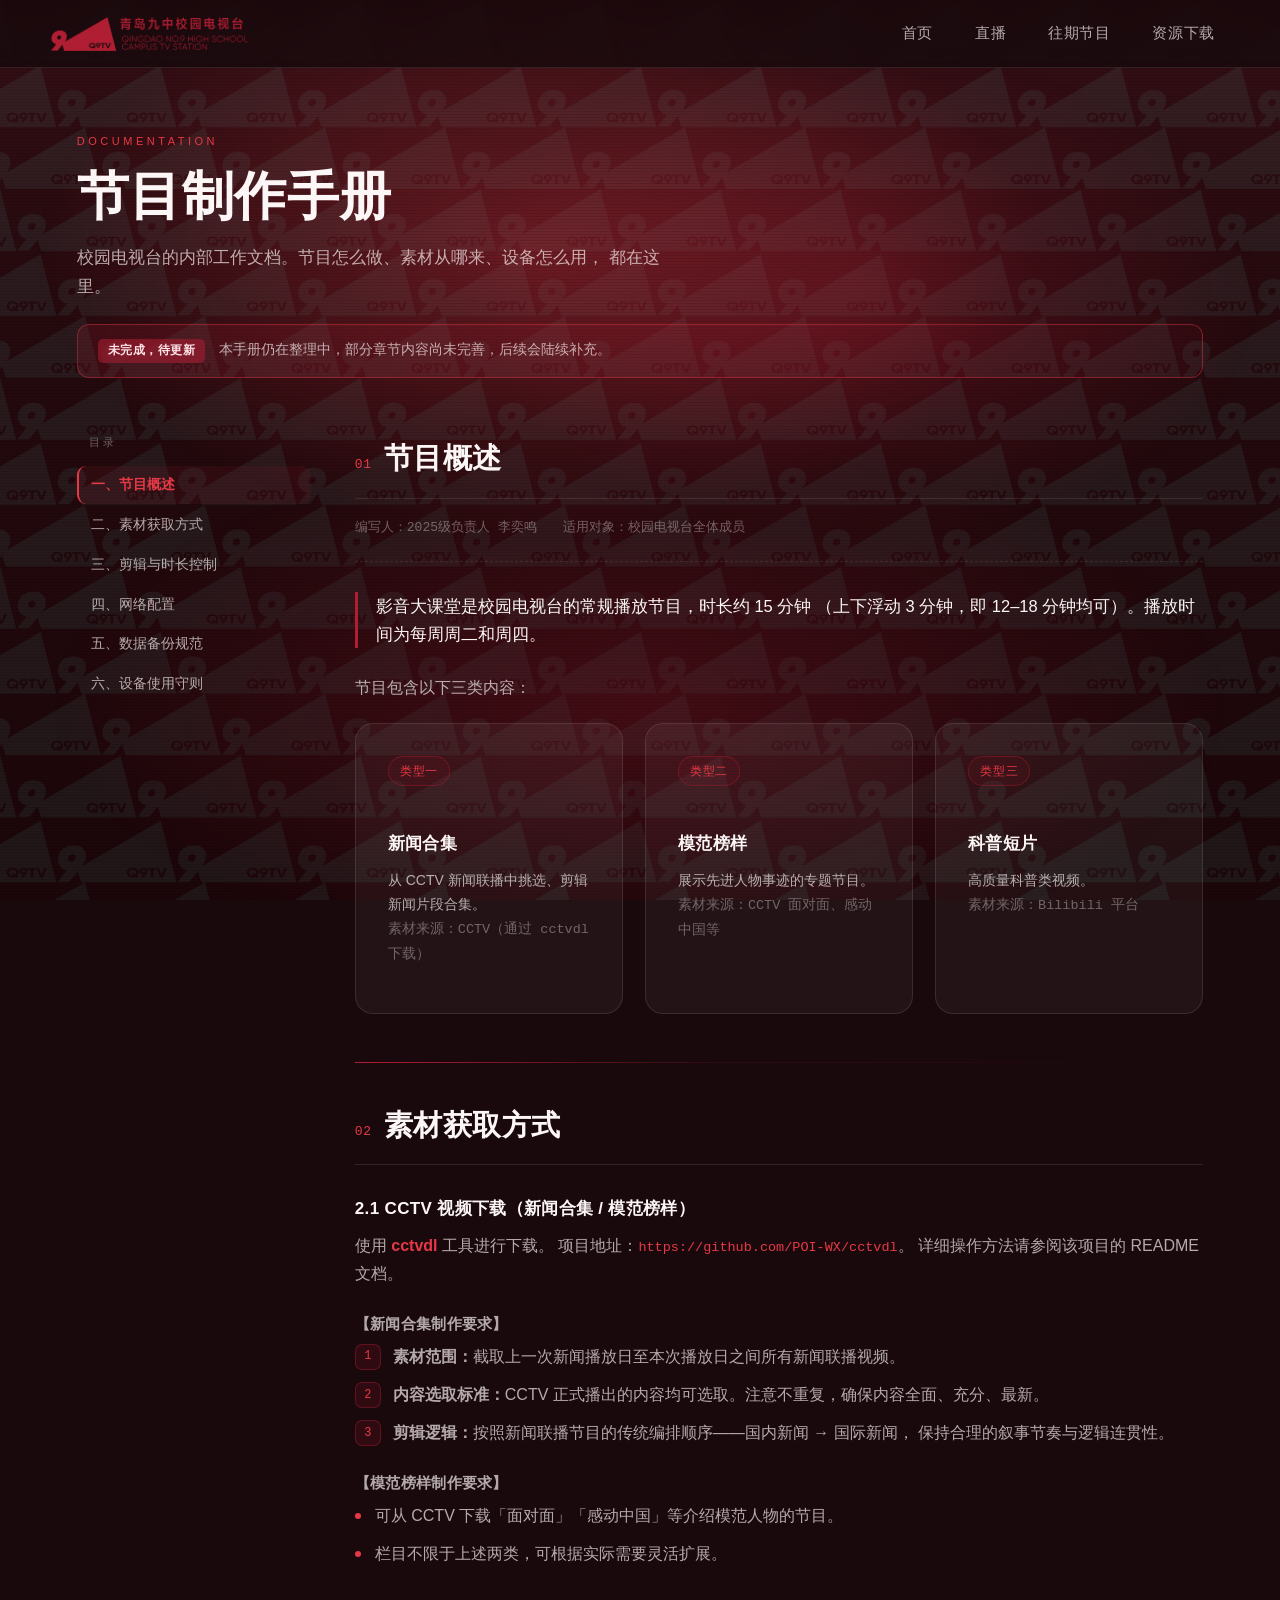
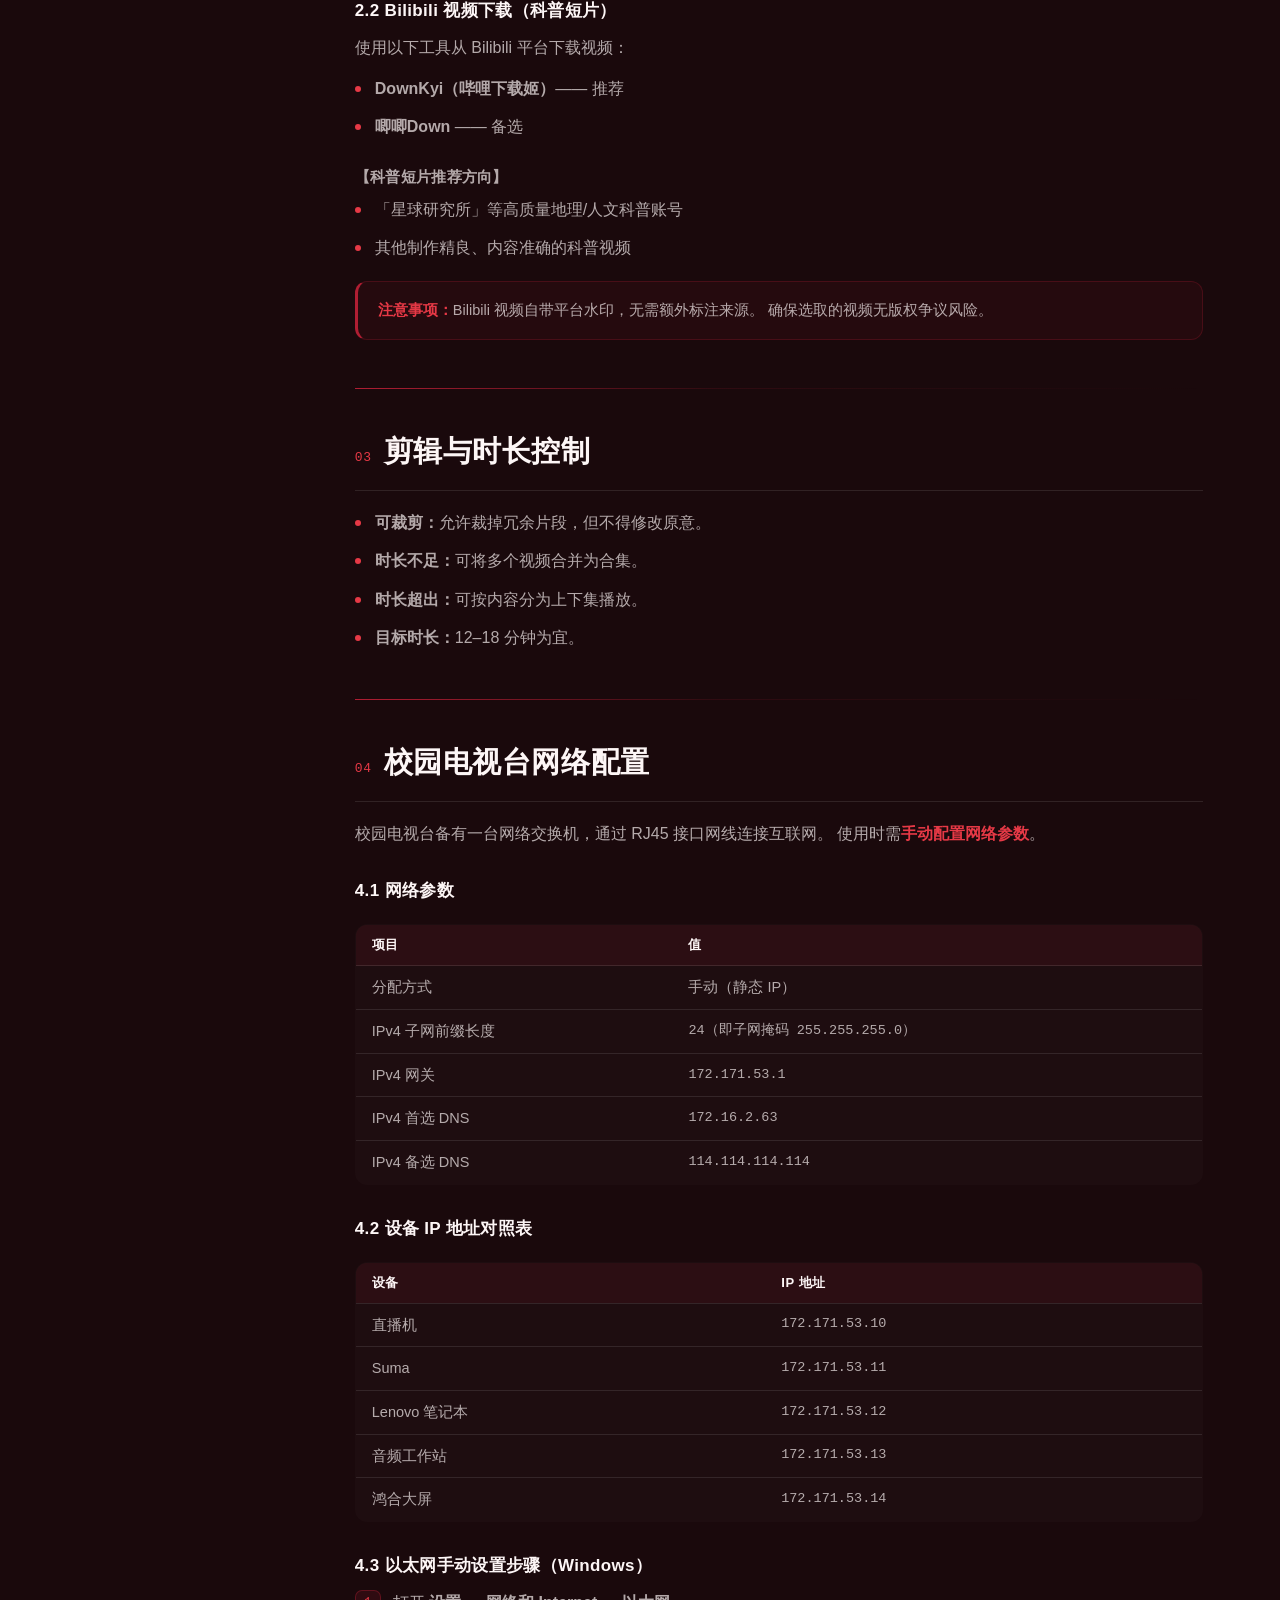
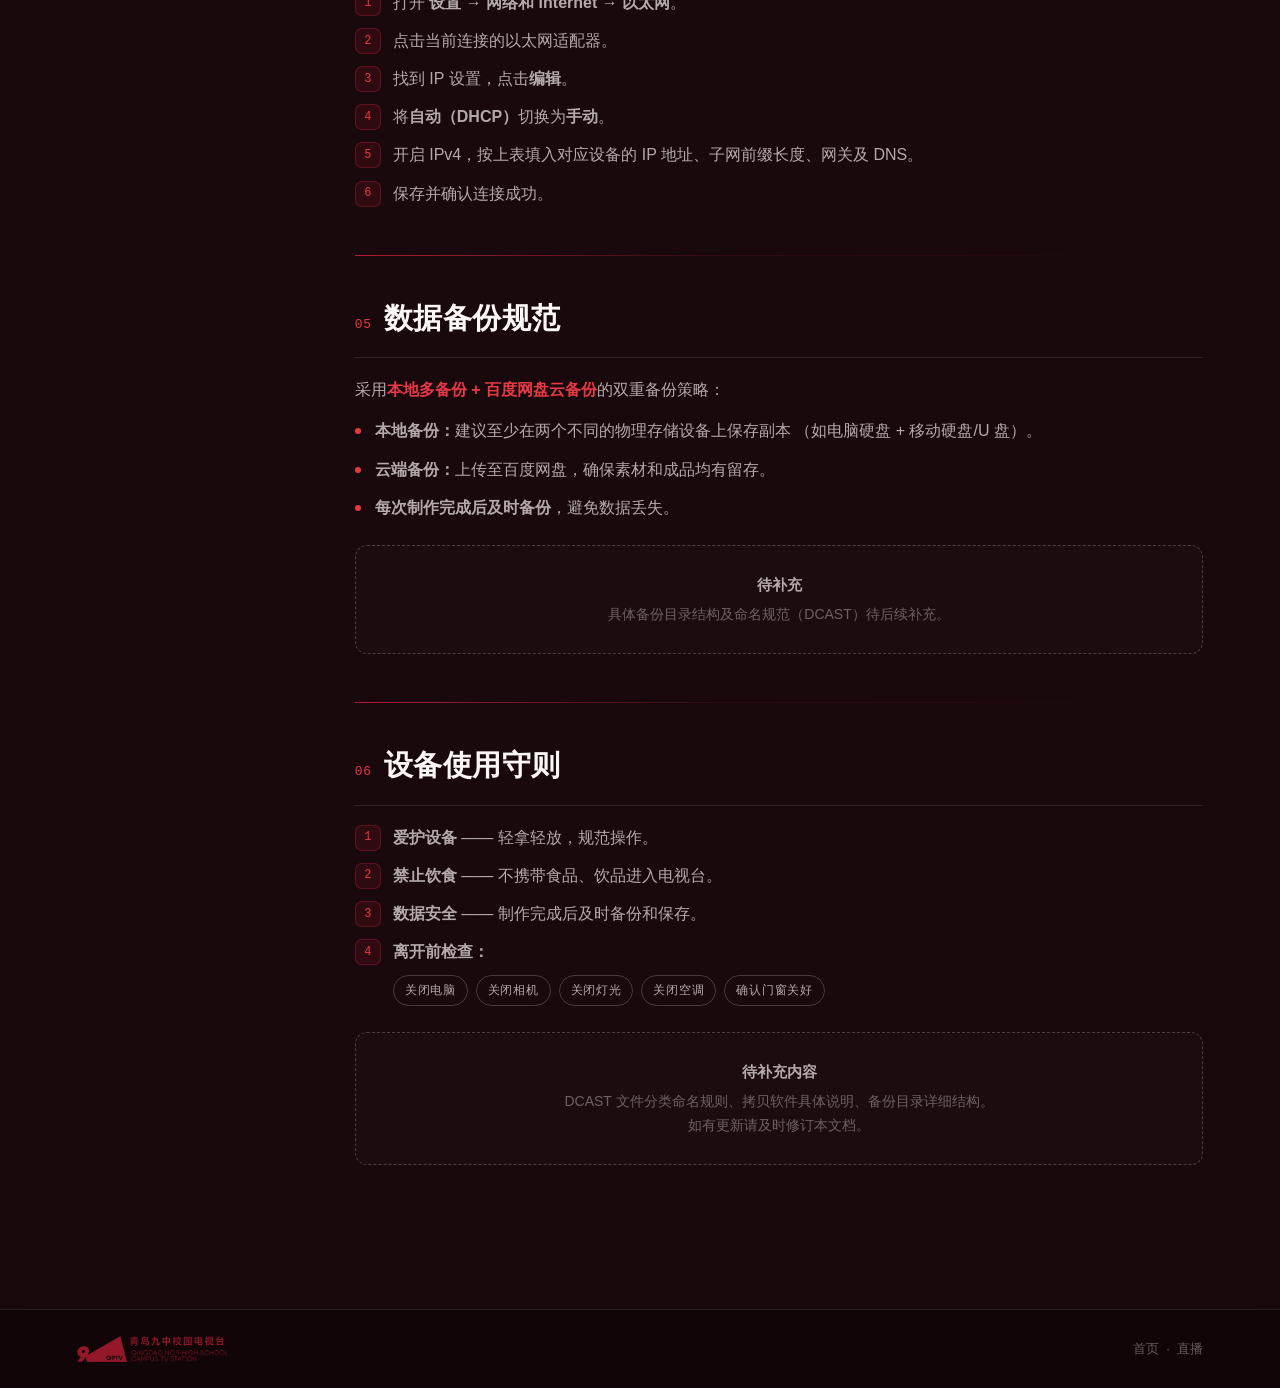
==== commit b7e09e0f: "新增资源下载页 - downloads.html: 按活动分组的下载列表，支持百度网盘提取码一键复制 - downloads.css: 下载页独立样式（下载按钮、活动卡片、更新时间标签） - data" ====
--- a/docs.html
+++ b/docs.html
@@ -22,6 +22,7 @@
     <a class="nav-item" href="index.html">首页</a>
     <a class="nav-item" href="live.html">直播</a>
     <a class="nav-item" href="videos.html">往期节目</a>
+    <a class="nav-item" href="downloads.html">资源下载</a>
   </div>
 </nav>
 
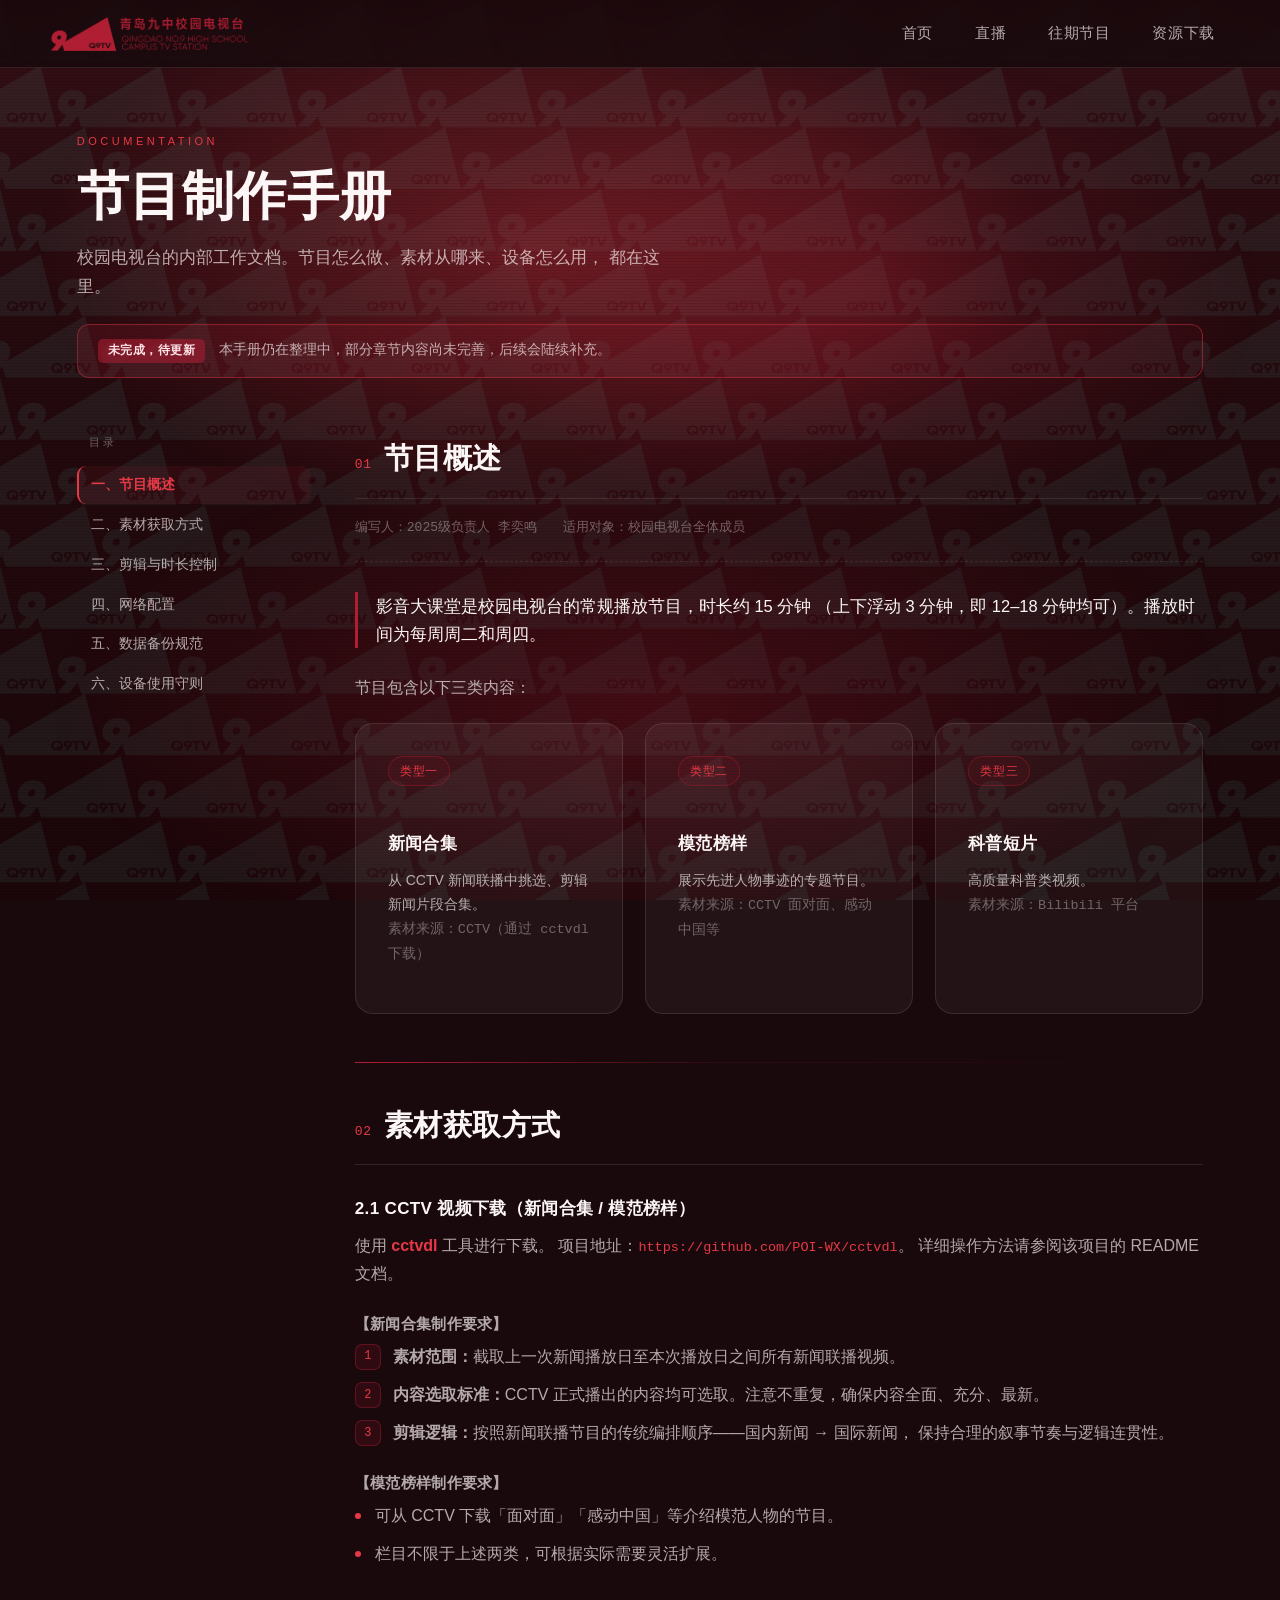
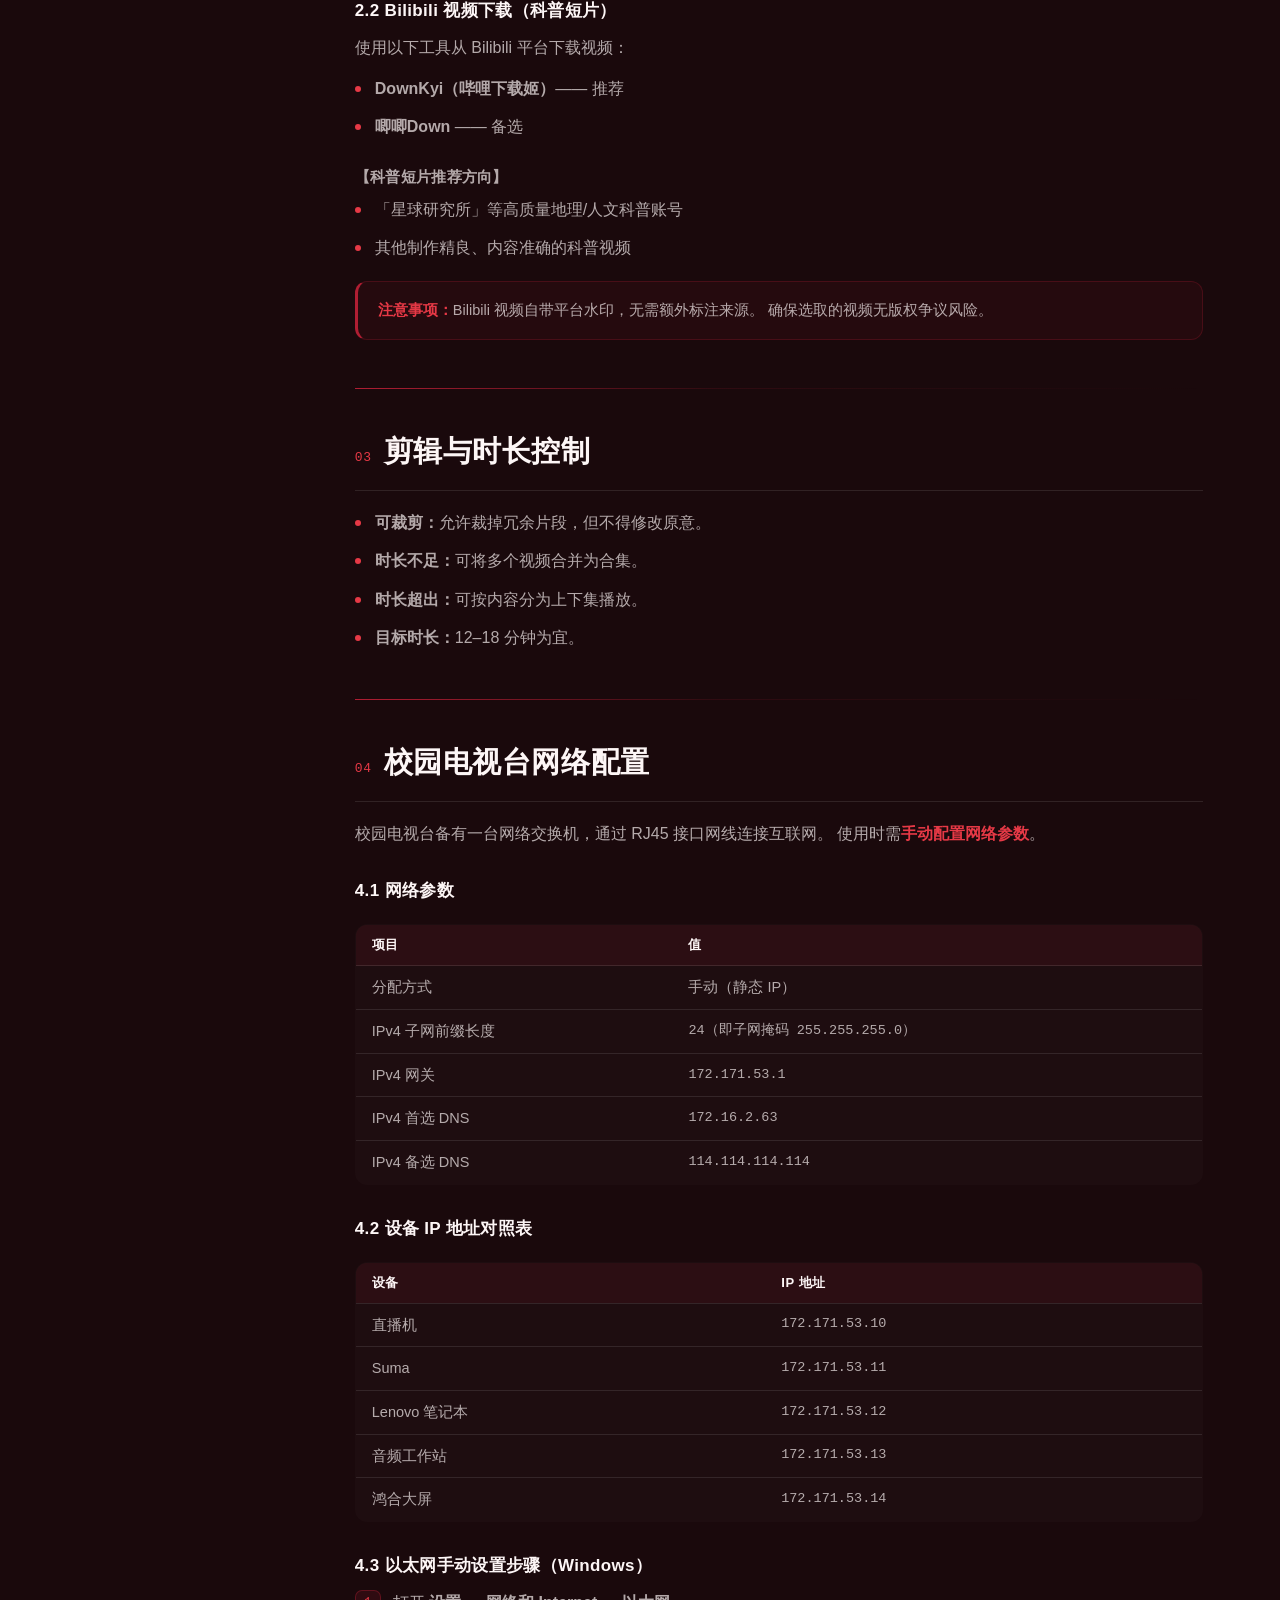
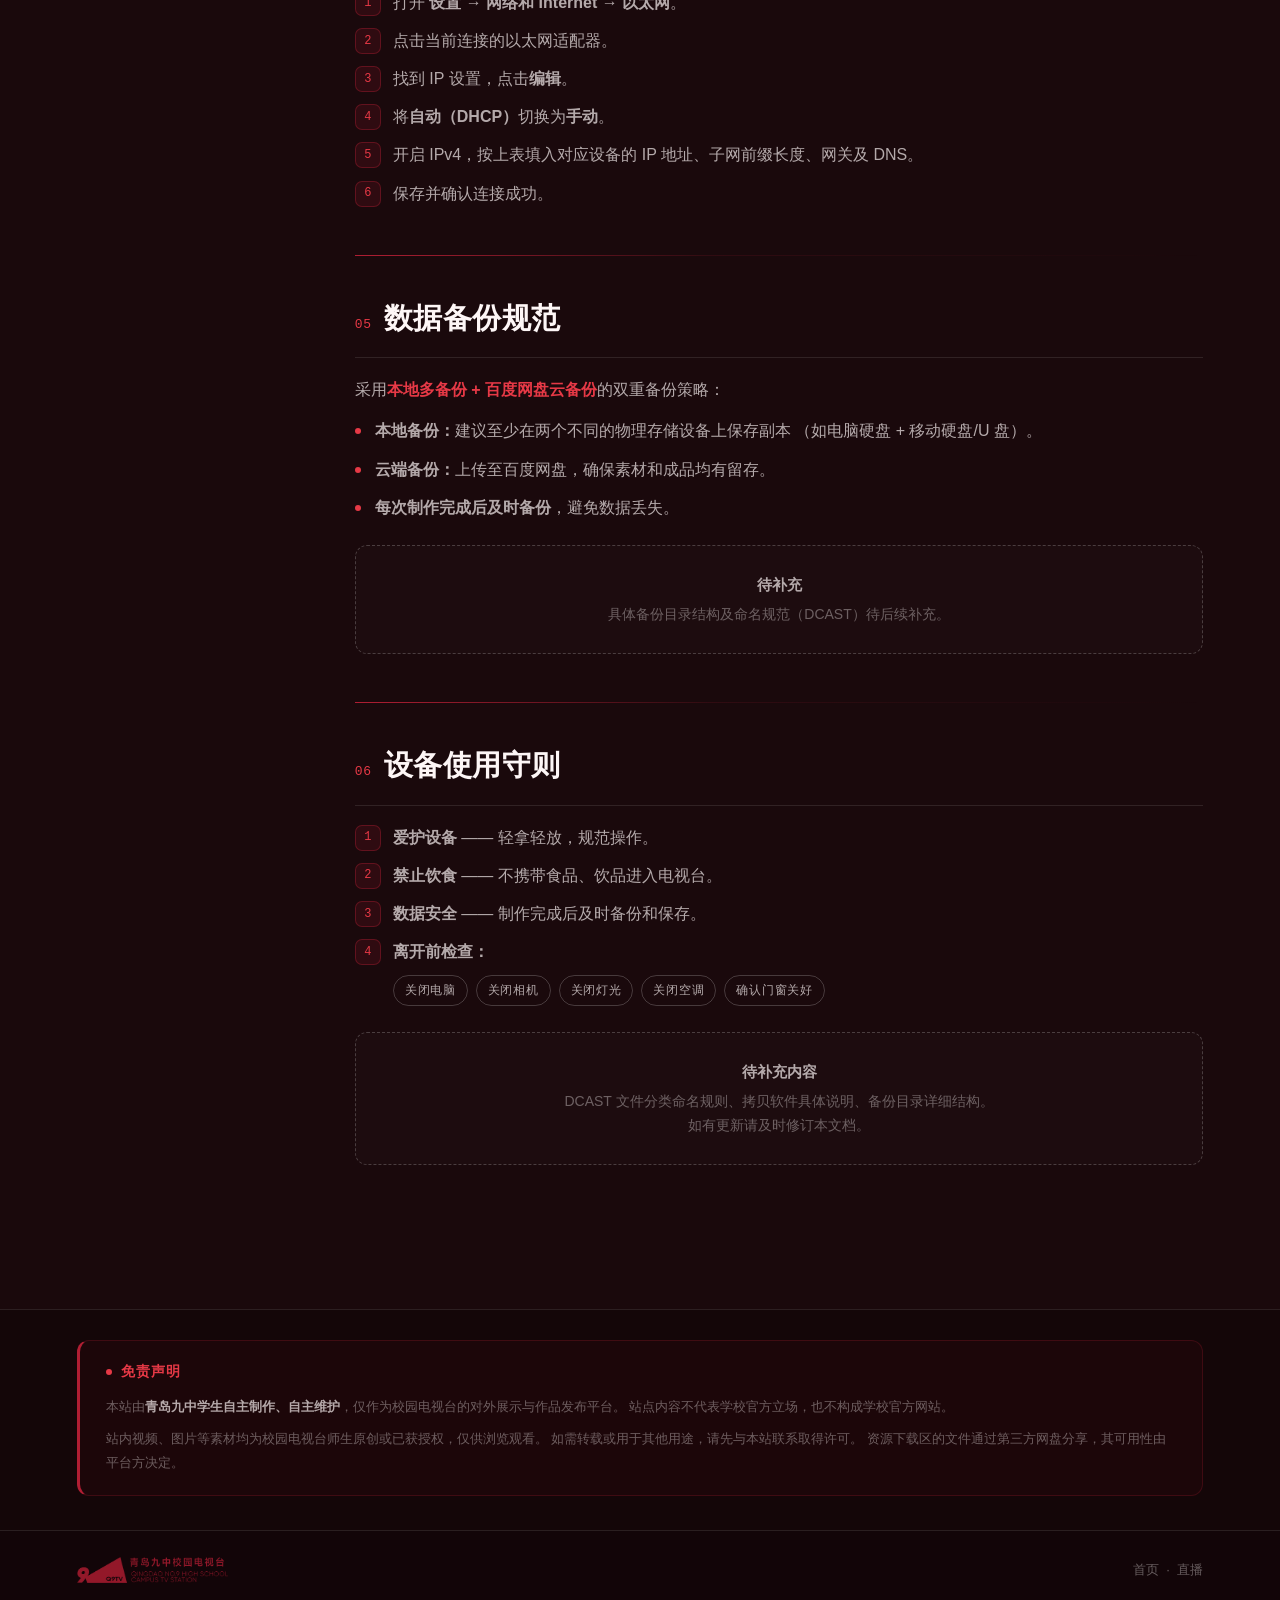
==== commit 91019144: "资源下载页优化与全站免责声明 - downloads: 下载按钮/复制提取码/复制下载链接三个操作，点击自动带码并弹出提示 - downloads: 下载说明移到列表上方，压缩版面，补充手机端网盘 A" ====
--- a/docs.html
+++ b/docs.html
@@ -7,6 +7,7 @@
 <meta name="description" content="青岛九中校园电视台节目制作操作手册、素材获取、网络配置与设备使用规范。">
 <link rel="icon" type="image/png" href="image/favicon.png">
 <link rel="stylesheet" href="q9tv.css">
+<link rel="stylesheet" href="disclaimer.css">
 </head>
 <body>
 
@@ -280,6 +281,21 @@
 </div>
 </main>
 
+<section class="disclaimer">
+  <div class="disclaimer-inner">
+    <div class="disclaimer-title">免责声明</div>
+    <p>
+      本站由<strong>青岛九中学生自主制作、自主维护</strong>，仅作为校园电视台的对外展示与作品发布平台。
+      站点内容不代表学校官方立场，也不构成学校官方网站。
+    </p>
+    <p>
+      站内视频、图片等素材均为校园电视台师生原创或已获授权，仅供浏览观看。
+      如需转载或用于其他用途，请先与本站联系取得许可。
+      资源下载区的文件通过第三方网盘分享，其可用性由平台方决定。
+    </p>
+  </div>
+</section>
+
 <footer>
   <div class="footer-brand">
     <img loading="lazy" class="footer-logo" src="image/logo-h-red.png" alt="青岛九中校园电视台">
--- a/disclaimer.css
+++ b/disclaimer.css
@@ -0,0 +1,56 @@
+/* ============================================================
+   Q9TV · 站点免责声明
+   依赖 q9tv.css，放在页脚之前
+   ============================================================ */
+
+.disclaimer {
+  border-top: 1px solid var(--line);
+  padding: 30px 6% 34px;
+  background: rgba(16,5,7,0.55);
+}
+
+.disclaimer-inner {
+  max-width: 1400px;
+  margin: 0 auto;
+  border: 1px solid rgba(176,30,51,0.24);
+  border-left: 3px solid var(--brand);
+  border-radius: 12px;
+  background: rgba(176,30,51,0.055);
+  padding: 20px 26px;
+}
+
+.disclaimer-title {
+  display: flex;
+  align-items: center;
+  gap: 9px;
+  font-size: 13.5px;
+  font-weight: 700;
+  letter-spacing: 0.08em;
+  color: var(--brand-bright);
+  margin-bottom: 11px;
+}
+
+.disclaimer-title::before {
+  content: "";
+  width: 6px; height: 6px;
+  border-radius: 50%;
+  background: var(--brand-bright);
+  flex-shrink: 0;
+}
+
+.disclaimer p {
+  font-size: 13px;
+  line-height: 1.85;
+  color: var(--paper-faint);
+  margin-bottom: 8px;
+}
+
+.disclaimer p:last-child { margin-bottom: 0; }
+
+.disclaimer strong { color: var(--paper-dim); font-weight: 600; }
+
+@media (max-width: 768px) {
+  .disclaimer { padding: 22px 5% 26px; }
+  .disclaimer-inner { padding: 16px 18px; }
+  .disclaimer p { font-size: 12.5px; }
+}
